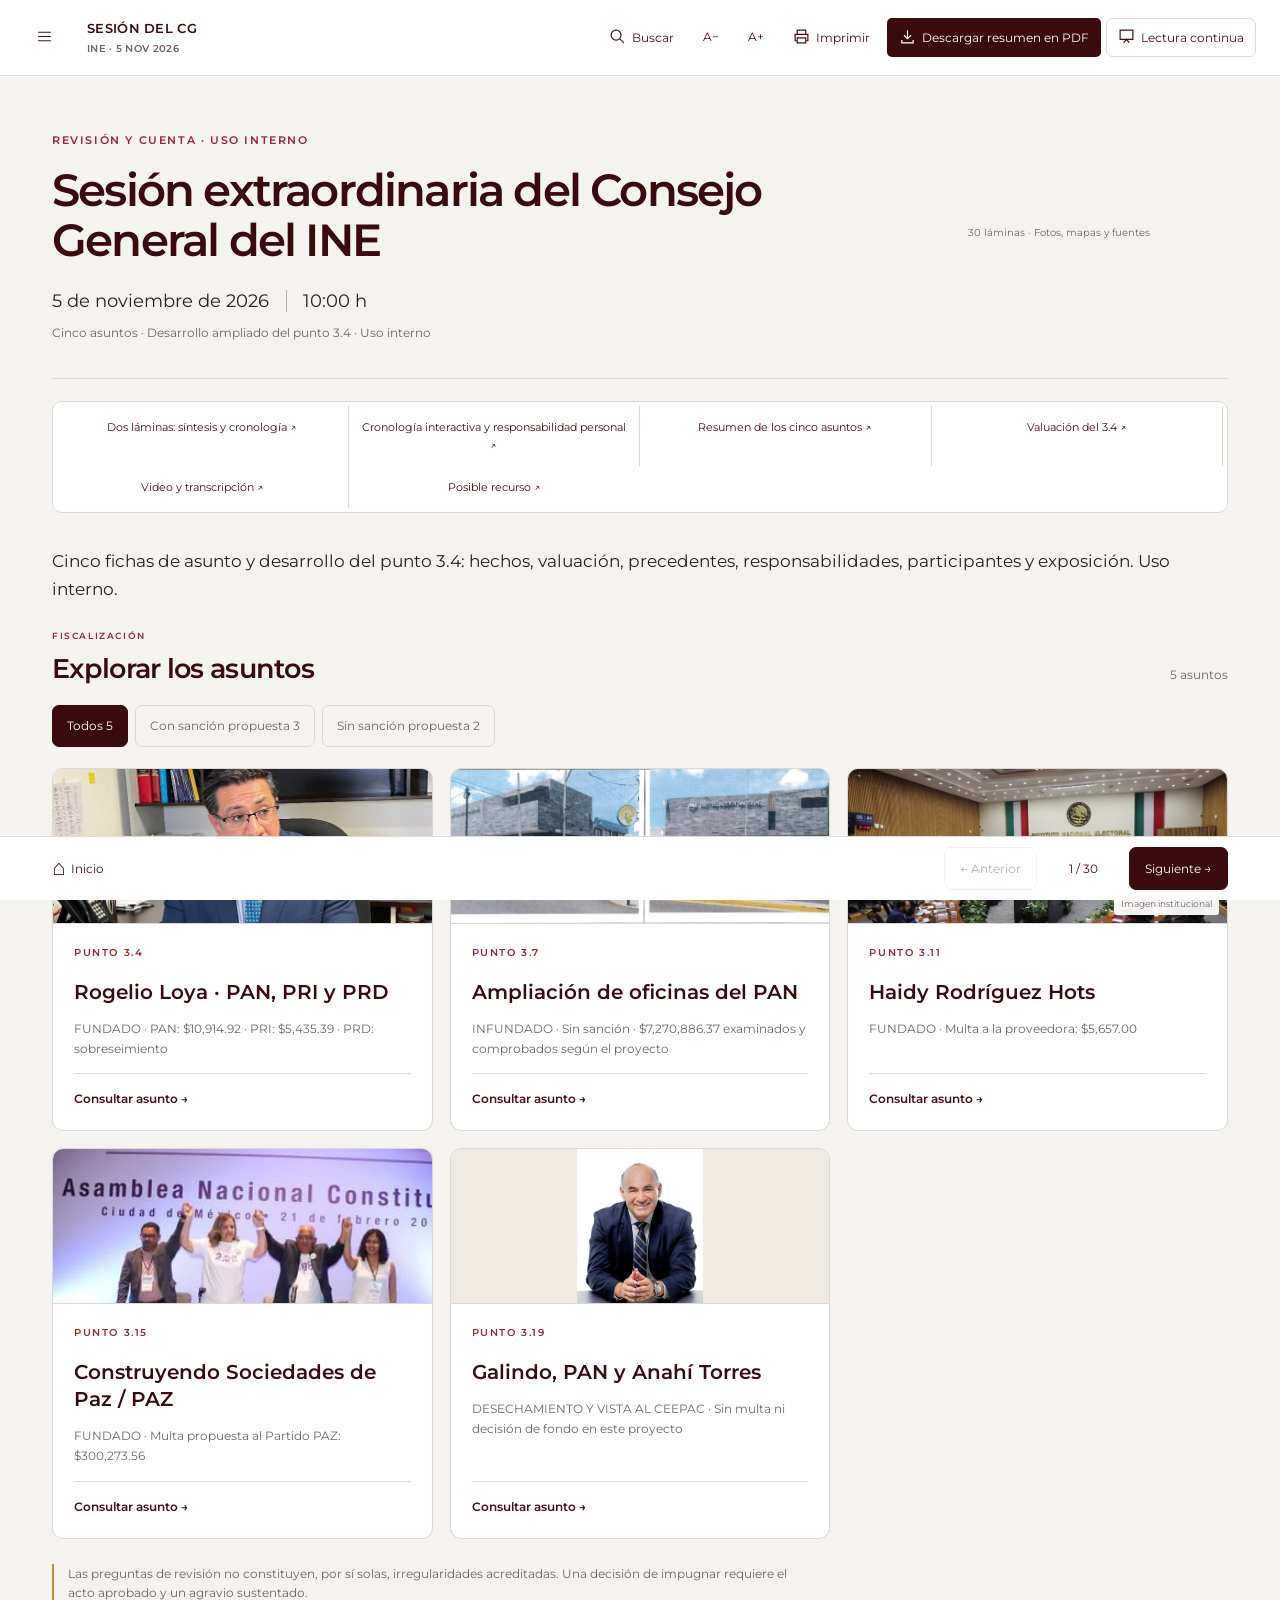
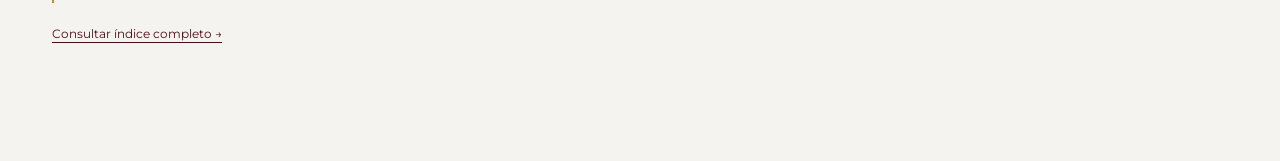
==== sesion-ine-2026-11-05/index.html @ 69a47cb1 "Amplía el punto 3.4 con cronología y responsabilidad personal" ====
<!DOCTYPE html>

<html lang="es"><head><meta charset="utf-8"/><meta content="width=device-width,initial-scale=1" name="viewport"/><meta content="Luis Montañez Escobar" name="author"/><meta content="Sesión extraordinaria del Consejo General del INE del 5 de noviembre de 2026: guía interna de revisión crítica y cuenta oral de Fiscalización." name="description"/><meta content="light" name="color-scheme"/><meta content="#3a0a0f" name="theme-color"/><meta content="yes" name="apple-mobile-web-app-capable"/><meta content="default" name="apple-mobile-web-app-status-bar-style"/><meta content="Sesión INE" name="apple-mobile-web-app-title"/><title>Sesión del Consejo General del INE · 5 de noviembre de 2026</title><style>@font-face{font-family:Montserrat;font-style:normal;font-weight:400;font-display:swap;src:url([data-uri]) format("truetype")}
@font-face{font-family:Montserrat;font-style:normal;font-weight:600;font-display:swap;src:url([data-uri]) format("truetype")}
:root{--wine:#4a0d14;--deep:#3a0a0f;--gold:#b89137;--paper:#fcf9f5;--sand:#f5ecdd;--ink:#26211f;--line:#ddcfc1;--muted:#70655e;--text:17px;--nav:260px;scroll-behavior:smooth;color-scheme:light}
*{box-sizing:border-box}body{margin:0;background:var(--paper);color:var(--ink);font-family:Montserrat,Arial,sans-serif;font-size:var(--text);line-height:1.65}button,input,a{-webkit-tap-highlight-color:transparent}button,input{font:inherit}button,a{touch-action:manipulation}button{cursor:pointer}a{color:var(--wine);text-underline-offset:4px}button:focus-visible,a:focus-visible,input:focus-visible{outline:3px solid var(--gold);outline-offset:4px}button:disabled{opacity:.35;cursor:default}[hidden]{display:none!important}.skip{position:fixed;top:-100px;left:20px;background:var(--wine);color:white;padding:12px;z-index:1000}.skip:focus{top:10px}
.rail{position:fixed;inset:0 auto 0 0;width:var(--nav);background:var(--deep);color:white;z-index:40;padding:34px 22px;display:flex;flex-direction:column}.brand{font-size:calc(13px * var(--reading-scale,1));letter-spacing:2px;text-transform:uppercase;color:#e0c985}.brand strong{display:block;font-size:calc(24px * var(--reading-scale,1));line-height:1.25;letter-spacing:-.5px;color:white;margin-top:10px}.rail-date{font-size:calc(12px * var(--reading-scale,1));line-height:1.6;color:#e5d8c6;margin:20px 0}.rail nav{border-top:1px solid #ffffff30;padding-top:14px}.rail nav a{display:block;text-decoration:none;color:#dfd3c9;border-left:2px solid transparent;font-size:calc(13px * var(--reading-scale,1));line-height:1.4;padding:9px 10px;margin:3px 0}.rail nav a:hover,.rail nav a.active{border-color:#d3b365;background:#ffffff0c;color:#fff}.rail nav a small{display:inline-block;width:32px;color:#d3b365}.rail-foot{font-size:calc(11px * var(--reading-scale,1));line-height:1.6;margin-top:auto;color:#e5d8c6;padding-top:22px}.menu-close{display:none}
.toolbar{position:sticky;top:0;height:72px;margin-left:var(--nav);display:flex;align-items:center;justify-content:space-between;gap:14px;padding:0 34px;background:#fcf9f5f5;backdrop-filter:blur(16px);border-bottom:1px solid var(--line);z-index:30}.toolbar-title{font-size:calc(12px * var(--reading-scale,1));font-weight:600;letter-spacing:.6px}.tools{display:flex;align-items:center;gap:6px}.tool{border:1px solid transparent;background:transparent;color:var(--wine);border-radius:4px;padding:9px 11px;font-size:calc(13px * var(--reading-scale,1));line-height:1.4;white-space:nowrap}.tool:hover{background:var(--sand);border-color:var(--line)}.tool.primary{background:var(--wine);color:white;border-color:var(--wine)}.tool svg{width:17px;height:17px;vertical-align:-3px;margin-right:6px}.menu-open{display:none}main{margin-left:var(--nav)}.chapter{padding:64px clamp(28px,4vw,78px) 54px;border-bottom:1px solid var(--line);scroll-margin-top:72px;position:relative}.chapter-head{border-bottom:1px solid var(--gold);padding-bottom:20px;margin-bottom:30px;max-width:1280px}.eyebrow{font-size:calc(11px * var(--reading-scale,1));letter-spacing:1.6px;text-transform:uppercase;font-weight:600;color:#9b252e;line-height:1.6;margin-bottom:10px}h1,h2,h3,p,figure{margin:0}h2{font-size:calc(clamp(28px,2.7vw,42px) * var(--reading-scale,1));line-height:1.17;letter-spacing:-1px;color:var(--deep);font-weight:600}h3{font-size:calc(19px * var(--reading-scale,1));color:var(--wine);line-height:1.35;margin:26px 0 10px}p{margin:0 0 16px}strong{font-weight:600}.chapter-body{max-width:1280px}.linksgrid{display:grid;grid-template-columns:1fr 1fr;gap:38px}.linksgrid h3:first-child{margin-top:0}.source{font-size:calc(12px * var(--reading-scale,1));line-height:1.65;color:var(--muted);border-top:1px solid var(--line);padding-top:18px;margin-top:30px;max-width:1280px}.chapter-end{font-size:calc(11px * var(--reading-scale,1));text-transform:uppercase;letter-spacing:1px;margin-top:20px;color:var(--muted)}.status{font-size:calc(15px * var(--reading-scale,1));line-height:1.6;border-left:4px solid var(--gold);background:var(--sand);padding:14px 20px;margin-bottom:30px}.status strong{color:var(--wine)}.casegrid{display:grid;grid-template-columns:220px 1fr 1fr;gap:30px}.copy h3:first-child{margin-top:0}.visual h3{font-size:calc(16px * var(--reading-scale,1))}.visual p{font-size:calc(14px * var(--reading-scale,1));line-height:1.6}.caption,figcaption{font-size:calc(11px * var(--reading-scale,1));line-height:1.5;color:var(--muted);margin:9px 0 14px}.zoom-trigger{display:block;border:0;background:transparent;padding:0;width:100%;position:relative;text-align:left}.zoom-trigger:after{content:'Ampliar ↗';position:absolute;right:7px;bottom:8px;padding:3px 7px;background:#fcf9f5ed;color:var(--wine);font-size:calc(10px * var(--reading-scale,1));opacity:0;transition:opacity .2s}.zoom-trigger:hover:after,.zoom-trigger:focus-visible:after{opacity:1}.photo{width:100%;height:145px;object-fit:cover;display:block}.map{width:100%;height:160px;object-fit:contain;display:block}.chapter[data-case="3.19"] .photo{height:210px;object-fit:contain;background:#fff}.visual .zoom-trigger:has(.map){border:1px solid var(--line);background:#fff9;margin-top:20px}
table{width:100%;border-collapse:collapse;margin:20px 0 28px;font-size:calc(14px * var(--reading-scale,1));line-height:1.6}thead th{background:var(--wine);color:#fff;text-align:left;padding:14px 16px;font-weight:600}td{padding:16px;border-bottom:1px solid var(--line);vertical-align:top}tbody tr:nth-child(even){background:#f6efe7}td:first-child{font-weight:600;color:var(--wine)}.case-link{font-weight:600}.note{background:var(--sand);border-left:4px solid var(--gold);padding:20px;margin:24px 0}.note p:last-child{margin:0}.overview{display:grid;grid-template-columns:1.1fr 1fr .9fr;gap:28px;margin-bottom:24px}.overview img{width:100%;height:170px;object-fit:cover}.overview .overviewmap{object-fit:contain}.overviewtext h3{margin-top:0}.overviewtext p{font-size:calc(15px * var(--reading-scale,1))}.overviewtext strong{font-size:calc(24px * var(--reading-scale,1));color:var(--wine)}.index-grid{display:grid;grid-template-columns:1.2fr 1fr;gap:40px}.index-list{list-style:none;margin:0;padding:0;border-top:1px solid var(--line)}.index-list li{margin:0}.index-list a{display:flex;align-items:center;gap:15px;padding:14px 0;border-bottom:1px solid var(--line);text-decoration:none;font-size:calc(15px * var(--reading-scale,1))}.index-list a span{font-size:calc(11px * var(--reading-scale,1));color:var(--muted);width:20px}.index-list a:after{content:'↗';margin-left:auto;color:var(--gold)}
.hero{padding:0;background:var(--deep);color:#fff;min-height:650px}.hero .covergrid{display:grid;grid-template-columns:1.05fr 1fr;min-height:650px}.covertext{padding:60px 36px 55px 54px}.covertext .eyebrow{color:#dfc989}.covertext h1{font-size:calc(clamp(35px,3.7vw,62px) * var(--reading-scale,1));line-height:1.06;letter-spacing:-1.5px;margin:36px 0 20px;font-weight:600}.covertext h2{font-size:calc(24px * var(--reading-scale,1));color:white;letter-spacing:0;margin-bottom:30px}.rule{height:2px;background:var(--gold);margin:30px 0}.covertext .date{font-size:calc(34px * var(--reading-scale,1));line-height:1.25;margin:32px 0 20px}.covertext p{font-size:calc(14px * var(--reading-scale,1));line-height:1.7}.coverauthor{font-size:calc(13px * var(--reading-scale,1));line-height:1.6;margin-top:35px}.coverart{background:var(--sand);color:var(--deep);padding:50px 30px;display:flex;flex-direction:column;justify-content:center}.coverart img{width:100%;height:250px;object-fit:cover}.covertag{border-top:3px solid var(--gold);margin-top:25px;padding-top:20px;font-size:calc(16px * var(--reading-scale,1));line-height:1.9}.covertag strong{font-size:calc(30px * var(--reading-scale,1))}.covertag span{font-size:calc(13px * var(--reading-scale,1))}.covercredit{font-size:calc(11px * var(--reading-scale,1));line-height:1.6;margin-top:18px}.hero .chapter-head,.hero .chapter-end{display:none}.hero .chapter-body{max-width:none}
.search-panel{position:fixed;top:72px;left:calc(var(--nav) + 24px);right:24px;background:var(--paper);border:1px solid var(--line);box-shadow:0 16px 40px #3a0a0f25;padding:24px;z-index:60;max-height:calc(100dvh - 98px);overflow:auto}.search-row{display:flex;gap:10px;align-items:center}.search-row label{font-size:calc(13px * var(--reading-scale,1));font-weight:600}.search-row input{flex:1;min-width:0;padding:12px;border:1px solid var(--gold);background:white;color:var(--ink);font-size:calc(17px * var(--reading-scale,1))}.search-count{font-size:calc(12px * var(--reading-scale,1));color:var(--muted);margin:14px 0}.search-results{list-style:none;padding:0;margin:0;display:grid;grid-template-columns:1fr 1fr;gap:10px}.search-results button{width:100%;text-align:left;border:1px solid var(--line);background:white;padding:14px;color:var(--ink);font-size:calc(13px * var(--reading-scale,1));line-height:1.6}.search-results button:hover{background:var(--sand)}.search-results strong{display:block;color:var(--wine);margin-bottom:5px}.search-results span{display:block;color:var(--muted)}.zoom-dialog{border:1px solid var(--gold);background:var(--paper);padding:18px;max-width:min(1100px,95vw);max-height:95dvh}.zoom-dialog::backdrop{background:#160408d9}.zoom-dialog .zoom-close{display:block;margin-left:auto;margin-bottom:8px}.zoom-dialog img{display:block;max-width:100%;max-height:75dvh;object-fit:contain;margin:auto}.zoom-dialog p{font-size:calc(13px * var(--reading-scale,1));line-height:1.6;margin:14px 0 0}.present-controls{position:fixed;bottom:16px;left:calc(var(--nav) + (100% - var(--nav))/2);transform:translateX(-50%);z-index:35;display:flex;align-items:center;gap:10px;background:var(--deep);color:white;padding:10px 14px;box-shadow:0 4px 20px #0003;border-radius:5px}.present-controls button{border:1px solid #ffffff40;background:transparent;color:white;font-size:calc(19px * var(--reading-scale,1));padding:4px 14px}.present-controls span{font-size:calc(12px * var(--reading-scale,1));min-width:64px;text-align:center}.presenting .chapter{min-height:calc(100dvh - 72px);padding-bottom:100px}.presenting .hero{min-height:calc(100dvh - 72px)}.presenting .hero .covergrid{min-height:calc(100dvh - 72px)}.presenting .chapter-end{display:none}.site-footer{font-size:calc(12px * var(--reading-scale,1));color:var(--muted);padding:28px 44px;text-align:center}.mobile-shade{display:none}.noscript{margin-left:var(--nav);padding:16px;background:var(--sand);font-size:calc(14px * var(--reading-scale,1))}
@media(min-width:1750px){.casegrid{grid-template-columns:260px 1fr 1fr;gap:40px}.photo{height:180px}.chapter{padding-top:70px}}
@media(max-width:1250px){:root{--nav:224px}.toolbar{padding:0 22px}.toolbar-title{display:none}.tools{margin-left:auto}.casegrid{grid-template-columns:210px 1fr}.casegrid .copy:last-child{grid-column:2}.casegrid .visual{grid-row:1/3}.chapter{padding:42px 28px}.overview{grid-template-columns:1fr 1fr}.overviewtext{grid-column:1/-1;display:flex;gap:20px;align-items:baseline}.overviewtext p{flex:1}.covertext{padding:45px 28px}.coverart{padding:35px 22px}.covertext .date{font-size:calc(29px * var(--reading-scale,1))}.coverart img{height:210px}.index-grid,.linksgrid{gap:26px}}
@media(max-width:900px){:root{--nav:0px}.rail{transform:translateX(-100%);width:280px;transition:transform .2s;padding-top:24px;overflow:auto}.rail.open{transform:translateX(0)}.rail-foot{margin-top:20px}.menu-close{display:block;position:absolute;right:10px;top:10px;color:white}.menu-open{display:block}.toolbar{margin-left:0;padding:0 16px;height:64px}.toolbar-title{display:block;font-size:calc(11px * var(--reading-scale,1))}.tool{font-size:calc(12px * var(--reading-scale,1));padding:8px}.tool svg{margin-right:0}.tool .label{display:none}.tool.primary .label{display:inline}.search-panel{top:64px;left:12px;right:12px}.mobile-shade.visible{display:block;position:fixed;inset:0;background:#14030599;z-index:39}.chapter{scroll-margin-top:64px}.hero .covergrid{min-height:560px}.present-controls{left:50%}.presenting .chapter{min-height:calc(100dvh - 64px)}.presenting .hero .covergrid{min-height:calc(100dvh - 64px)}}
@media(max-width:620px){:root{--text:16px}.toolbar-title{display:none}.tools{margin-left:0;gap:3px}.tool.primary .label{display:none}.chapter{padding:34px 20px}.chapter-head{margin-bottom:24px;padding-bottom:18px}h2{font-size:calc(29px * var(--reading-scale,1))}h3{font-size:calc(18px * var(--reading-scale,1))}.eyebrow{font-size:calc(10px * var(--reading-scale,1));letter-spacing:.9px}.hero .covergrid{display:block}.covertext{padding:36px 24px}.covertext h1{font-size:calc(44px * var(--reading-scale,1));margin-top:24px}.covertext .date{font-size:calc(32px * var(--reading-scale,1))}.covertext h2{font-size:calc(23px * var(--reading-scale,1))}.coverart{padding:28px 24px}.coverart img{height:190px}.coverauthor{margin-top:24px}.casegrid{grid-template-columns:1fr;gap:26px}.casegrid .visual{grid-row:auto;display:grid;grid-template-columns:1fr 1fr;column-gap:18px;align-items:start}.casegrid .visual>.zoom-trigger:first-child{grid-column:1;grid-row:1}.visual .caption{grid-column:1;grid-row:2}.casegrid .visual>.zoom-trigger:has(.map){grid-column:2;grid-row:1;margin-top:0}.visual h3{grid-column:2;grid-row:2;font-size:calc(15px * var(--reading-scale,1));margin:8px 0}.visual>p{grid-column:1/-1;font-size:calc(14px * var(--reading-scale,1));margin-bottom:0}.photo,.map{height:125px}.chapter[data-case="3.19"] .photo{height:145px}.casegrid .copy:last-child{grid-column:auto}.copy p:last-child{margin-bottom:0}.linksgrid,.index-grid{display:block}.linksgrid>div+div,.index-grid>div+div{margin-top:30px}.overview{gap:18px}.overview img{height:120px}.overviewtext{display:block}.overviewtext strong{font-size:calc(23px * var(--reading-scale,1))}.overviewtext h3{margin-bottom:8px}.status{padding:12px 15px;font-size:calc(14px * var(--reading-scale,1));margin-bottom:24px}.source{font-size:calc(12px * var(--reading-scale,1))}.search-panel{padding:18px}.search-row label{position:absolute;width:1px;height:1px;overflow:hidden;clip-path:inset(50%)}.search-results{grid-template-columns:1fr}.stack-table thead{position:absolute;width:1px;height:1px;overflow:hidden;clip-path:inset(50%)}.stack-table,.stack-table tbody,.stack-table tr,.stack-table td{display:block;width:100%}.stack-table tr{border-top:2px solid var(--gold);padding:12px 0;margin:20px 0;background:none}.stack-table td{padding:8px 0;border:0;font-size:calc(15px * var(--reading-scale,1))}.stack-table td:before{content:attr(data-label);display:block;font-size:calc(10px * var(--reading-scale,1));letter-spacing:.8px;text-transform:uppercase;color:var(--muted);font-weight:600;margin-bottom:4px}.stack-table td:first-child{font-size:calc(17px * var(--reading-scale,1))}.stack-table td:first-child:before{display:none}.site-footer{padding:24px 20px}.presenting .chapter{padding-bottom:105px}.present-controls{bottom:10px}}
@media(prefers-reduced-motion:reduce){:root{scroll-behavior:auto}*{transition:none!important}}
@media print{body{font-size:11pt;background:white}.rail,.toolbar,.search-panel,.mobile-shade,.present-controls,.chapter-end,.site-footer,.skip{display:none!important}main{margin:0}.chapter,.chapter[hidden]{display:block!important;padding:20pt 0;border:0;break-before:page;min-height:auto!important}.chapter-head{margin-bottom:15pt}.hero{color:var(--ink);background:white;break-before:auto}.hero .covergrid{min-height:0!important}.hero .covertext{background:var(--deep);color:white;padding:25pt}.hero .coverart{padding:20pt}.hero .covertext h2{color:white}.casegrid{grid-template-columns:150px 1fr 1fr;gap:16pt}.casegrid .visual{grid-row:auto}.casegrid .copy:last-child{grid-column:auto}.casegrid p{font-size:10.5pt;line-height:1.4}.casegrid h3{font-size:12pt}.chapter h2{font-size:24pt}.zoom-trigger:after{display:none}.linksgrid{display:grid}.overview{display:grid;grid-template-columns:1fr 1fr 1fr}.overviewtext{display:block;grid-column:auto}.source{font-size:9pt}.stack-table,.stack-table tbody{display:table-row-group}.stack-table tr{display:table-row}.stack-table td{display:table-cell;width:auto;padding:8pt}.stack-table thead{position:static;display:table-header-group;width:auto;height:auto;clip-path:none}.stack-table td:before{display:none}.photo{height:100px}.map{height:110px}a{text-decoration:none;color:inherit}}

/* App de consulta */
.app-mode .toolbar{height:80px}.app-home{text-decoration:none;color:var(--deep);font-size:calc(13px * var(--reading-scale,1));line-height:1.3}.app-home span{display:block;color:var(--muted);font-size:calc(10px * var(--reading-scale,1));margin-top:4px}.app-mode #pdf{background:var(--wine);color:white;text-decoration:none;border-radius:5px}.app-mode #present{background:transparent;color:var(--wine);border:1px solid var(--line)}.app-mode .hero{background:var(--paper);color:var(--ink)}.app-mode .hero .covergrid{display:none}.app-dashboard{padding:50px clamp(24px,4vw,65px) 120px}.app-intro{display:flex;gap:32px;align-items:center;justify-content:space-between;margin-bottom:30px}.app-intro h2{font-size:calc(clamp(32px,3.8vw,54px) * var(--reading-scale,1));line-height:1.1;margin:15px 0 18px;letter-spacing:-1.5px}.app-intro p{color:var(--muted);font-size:calc(14px * var(--reading-scale,1))}.app-download{display:flex;flex-direction:column;align-items:flex-start;gap:10px;max-width:320px}.download-main{display:flex;gap:10px;align-items:center;background:var(--wine);color:white;padding:17px 20px;border-radius:5px;text-decoration:none;font-size:calc(14px * var(--reading-scale,1));font-weight:600;line-height:1.5}.download-main:hover{background:#701b27}.download-main svg{width:22px;height:22px;flex-shrink:0}.app-download>span{font-size:calc(11px * var(--reading-scale,1));color:var(--muted)}#install-app{border:0;background:transparent;color:var(--wine);text-decoration:underline;text-underline-offset:4px;padding:8px 0;font-size:calc(12px * var(--reading-scale,1))}.quick-links{display:flex;flex-wrap:wrap;gap:8px;margin-bottom:30px}.quick-links a{background:var(--sand);border:1px solid var(--line);border-radius:30px;padding:9px 14px;text-decoration:none;font-size:calc(12px * var(--reading-scale,1))}.quick-links a:hover{border-color:var(--gold)}.matter-cards{display:grid;grid-template-columns:repeat(2,minmax(0,1fr));gap:18px}.matter-card{display:grid;grid-template-columns:100px 1fr;border:1px solid var(--line);border-radius:6px;background:#fff;text-decoration:none;overflow:hidden;transition:transform .15s,box-shadow .15s}.matter-card:hover{transform:translateY(-3px);box-shadow:0 8px 22px #3a0a0f12;border-color:var(--gold)}.matter-photo{background:var(--sand)}.matter-photo img{display:block;width:100%;height:100%;min-height:180px;max-height:250px;object-fit:cover}.matter-info{padding:21px 18px}.matter-info .eyebrow{font-size:calc(10px * var(--reading-scale,1))}.matter-info h3{font-size:calc(20px * var(--reading-scale,1));margin:7px 0 12px;color:var(--deep)}.matter-info p{font-size:calc(12px * var(--reading-scale,1));line-height:1.65;color:var(--muted);margin-bottom:15px}.open-case{font-size:calc(11px * var(--reading-scale,1));font-weight:600;color:var(--wine)}.app-disclaimer{font-size:calc(12px * var(--reading-scale,1));color:var(--muted);margin:24px 0 15px;max-width:760px}.cover-access{font-size:calc(12px * var(--reading-scale,1))}.app-mode .site-footer{display:none}.app-mode .present-controls{bottom:0;left:var(--nav);right:0;transform:none;border-radius:0;background:#fcf9f5f5;backdrop-filter:blur(16px);border-top:1px solid var(--line);box-shadow:none;color:var(--wine);padding:12px clamp(20px,4vw,65px);gap:14px;justify-content:flex-end}.app-mode .present-controls button{border-color:var(--line);color:var(--wine);padding:9px 15px;border-radius:4px;font-size:calc(14px * var(--reading-scale,1));min-height:43px}.app-mode .present-controls button span{font-size:calc(12px * var(--reading-scale,1));min-width:0}.app-mode .present-controls button:hover{background:var(--sand)}.bottom-home{display:flex;align-items:center;gap:6px;text-decoration:none;font-size:calc(24px * var(--reading-scale,1));margin-right:auto}.bottom-home span{font-size:calc(12px * var(--reading-scale,1))!important;min-width:0!important}.app-mode .chapter{padding-bottom:110px;animation:screen-in .2s ease-out}.app-mode .hero{padding:0}.app-mode #slide-number{font-size:calc(12px * var(--reading-scale,1))}.app-mode .chapter-end{display:none}.app-mode .toolbar .tool{font-size:calc(12px * var(--reading-scale,1))}.install-dialog{max-width:450px;padding:28px;border:1px solid var(--gold);border-radius:7px;background:var(--paper);color:var(--ink)}.install-dialog::backdrop{background:#160408b9}.install-dialog h2{font-size:calc(25px * var(--reading-scale,1));margin:10px 0 20px}.install-dialog p{font-size:calc(15px * var(--reading-scale,1))}.install-dialog .tool{display:block;margin-left:auto}.install-dialog .install-state{border-top:1px solid var(--line);padding-top:15px;color:var(--muted);font-size:calc(12px * var(--reading-scale,1))}.app-mode.continuous .app-dashboard{display:none}.app-mode.continuous .hero .covergrid{display:grid}.app-mode.continuous .hero{color:white;background:var(--deep)}
@keyframes screen-in{from{opacity:.65;transform:translateY(5px)}to{opacity:1;transform:none}}
@media(max-width:1250px){.app-mode .toolbar{padding:0 18px;gap:8px}.app-mode #print,.app-mode #font-down{display:none}.app-mode .app-home{display:block}.matter-card{grid-template-columns:80px 1fr}.matter-info{padding:18px 14px}.matter-info h3{font-size:calc(18px * var(--reading-scale,1))}.app-intro{align-items:flex-start;gap:20px}.app-intro h2{font-size:calc(37px * var(--reading-scale,1))}.app-download{max-width:270px}.download-main{font-size:calc(13px * var(--reading-scale,1));padding:14px}.app-dashboard{padding-left:28px;padding-right:28px}}
@media(max-width:900px){.app-mode .toolbar{height:66px}.app-mode .present-controls{left:0}.app-mode .chapter{scroll-margin-top:66px}.app-mode .tools{gap:1px}.app-mode .toolbar .tool{padding:9px}.app-mode #pdf .label{display:inline;font-size:calc(11px * var(--reading-scale,1))}.app-mode #present .label{display:none}.app-mode #font-up{display:none}.app-mode .rail{padding-bottom:30px}.app-mode .app-home{font-size:calc(11px * var(--reading-scale,1));letter-spacing:0}.app-dashboard{padding-top:32px}.app-mode .rail nav a{padding:8px 10px}.matter-photo img{min-height:170px}.app-mode .search-panel{top:66px}}
@media(max-width:620px){.app-mode .toolbar{padding:0 10px;gap:5px}.app-mode .app-home{display:none}.app-mode .tools{margin-left:auto}.app-mode #pdf .label{font-size:calc(11px * var(--reading-scale,1))}.app-mode #pdf svg{margin-right:5px}.app-mode #pdf{padding:10px}.app-mode #present{margin-left:4px}.app-dashboard{padding:30px 20px 110px}.app-intro{display:block;margin-bottom:22px}.app-intro h2{font-size:calc(40px * var(--reading-scale,1))}.app-intro .eyebrow{font-size:calc(9px * var(--reading-scale,1))}.app-download{max-width:none;margin-top:22px;align-items:stretch}.download-main{justify-content:center;font-size:calc(14px * var(--reading-scale,1));padding:16px}.app-download>span{text-align:center}#install-app{text-align:center;padding:10px}.quick-links{gap:7px;margin-bottom:22px}.quick-links a{font-size:calc(11px * var(--reading-scale,1));padding:8px 11px}.matter-cards{grid-template-columns:1fr;gap:14px}.matter-card{grid-template-columns:90px 1fr}.matter-info h3{font-size:calc(19px * var(--reading-scale,1))}.matter-photo img{min-height:155px}.matter-info p{font-size:calc(12px * var(--reading-scale,1))}.app-mode .present-controls{gap:8px;padding:10px 14px;padding-bottom:max(10px,env(safe-area-inset-bottom))}.app-mode .present-controls button{padding:8px 12px}.bottom-home span{display:none}.app-mode #slide-number{min-width:45px}.app-mode .presenting .hero .covergrid{min-height:0}.app-mode.continuous .hero .covergrid{display:block}}
@media(prefers-reduced-motion:reduce){.app-mode .chapter{animation:none}}
@media print{.app-mode .app-dashboard,.install-dialog{display:none!important}.app-mode .hero .covergrid{display:grid}.app-mode .hero{background:white;color:var(--ink)}.app-mode .chapter{padding-bottom:20pt;animation:none}.app-mode .present-controls{display:none!important}}

:root{--nav:0px;--paper:#f5f3ef;--sand:#eee9e1;--line:#ddd8d1;--text:17px}
body.app-mode{background:var(--paper)}.app-mode .rail{width:300px;transform:translateX(-100%);overflow:auto;padding-top:30px;transition:transform .2s}.app-mode .rail.open{transform:translateX(0)}.app-mode .rail-foot{margin-top:28px}.app-mode .menu-close{display:block;position:absolute;right:10px;top:10px;color:white}.app-mode .menu-open{display:block}.app-mode .mobile-shade.visible{display:block;position:fixed;inset:0;background:#1c101277;z-index:39;backdrop-filter:blur(3px)}.app-mode main{margin-left:0}.app-mode .toolbar{margin:0;background:#fff;height:76px;padding:0 max(24px,calc((100vw - 1240px)/2));gap:16px;backdrop-filter:none}.app-mode .app-home{display:block;font-size:calc(13px * var(--reading-scale,1));font-weight:600;line-height:1.3;margin-right:auto;letter-spacing:.3px}.app-mode .app-home span{font-size:calc(10px * var(--reading-scale,1));color:var(--muted);margin-top:5px}.app-mode .tools{margin-left:0;gap:5px}.app-mode .toolbar .tool{font-size:calc(12px * var(--reading-scale,1));border-radius:7px}.app-mode #pdf{background:var(--deep)}.app-mode #present{background:white}.app-mode .chapter{max-width:1240px;margin:auto;padding:40px 32px 115px;border:0;min-height:calc(100dvh - 76px);animation:screen-in .2s ease-out}.app-mode .chapter-head{max-width:none;border-bottom:0;margin-bottom:25px;padding-bottom:0}.app-mode .chapter-head h2{font-size:calc(38px * var(--reading-scale,1));max-width:1000px;letter-spacing:-1px}.app-mode .hero{max-width:none;background:var(--paper);padding:0}.app-mode .hero .chapter-body{max-width:none}.app-dashboard{max-width:1240px;margin:auto;padding:48px 32px 115px}.app-intro{align-items:center;border-bottom:1px solid var(--line);padding-bottom:35px;margin-bottom:22px;gap:45px}.app-intro h1{font-size:calc(clamp(34px,3.5vw,49px) * var(--reading-scale,1));color:var(--deep);line-height:1.12;letter-spacing:-1.8px;margin:13px 0 22px;font-weight:600}.app-intro h1 br{display:none}.app-intro>div:first-child{max-width:760px}.app-intro .session-date{font-size:calc(18px * var(--reading-scale,1));color:var(--ink);margin:0 0 6px}.session-date span{padding-left:16px;margin-left:12px;border-left:1px solid #b8afa4}.app-intro .session-subtitle{font-size:calc(12px * var(--reading-scale,1));color:var(--muted);margin:0}.app-download{min-width:260px;max-width:280px}.download-main{border-radius:8px;font-size:calc(13px * var(--reading-scale,1));padding:17px 18px;background:var(--deep)}.app-download>span{font-size:calc(10px * var(--reading-scale,1))}.quick-links{gap:0;border:1px solid var(--line);border-radius:10px;background:white;padding:4px;margin-bottom:34px;display:grid;grid-template-columns:repeat(4,1fr)}.quick-links a{border:0;border-right:1px solid var(--line);border-radius:0;text-align:center;background:white;padding:12px 10px;font-size:calc(11px * var(--reading-scale,1))}.quick-links a:last-child{border:0}.quick-links a:hover{background:var(--sand);border-radius:6px}.explore-head{display:flex;justify-content:space-between;align-items:end;margin-bottom:20px}.explore-head h2{font-size:calc(27px * var(--reading-scale,1));letter-spacing:-.7px;margin-top:6px}.explore-head .eyebrow{font-size:calc(9px * var(--reading-scale,1))}.explore-head>span{font-size:calc(12px * var(--reading-scale,1));color:var(--muted)}.matter-filters{display:flex;flex-wrap:wrap;gap:7px;margin-bottom:21px}.matter-filters button{border:1px solid var(--line);background:transparent;color:var(--muted);border-radius:7px;padding:10px 14px;font-size:calc(12px * var(--reading-scale,1))}.matter-filters button[aria-pressed=true]{background:var(--deep);color:white;border-color:var(--deep)}.matter-filters button span{font-size:calc(10px * var(--reading-scale,1));margin-left:6px;opacity:.7}.matter-cards{grid-template-columns:repeat(3,minmax(0,1fr));gap:17px}.matter-card{display:flex;flex-direction:column;border-radius:11px;border:1px solid var(--line);background:white;min-height:0}.matter-photo{height:155px;overflow:hidden;position:relative;border-bottom:1px solid var(--line)}.matter-photo img{height:100%;max-height:none;min-height:0;object-fit:cover;object-position:center 30%}.matter-card[href="#asunto-3-19"] .matter-photo img{object-fit:contain;background:#eee9e1}.matter-card[href="#asunto-3-11"] .matter-photo:after{content:'Imagen institucional';position:absolute;bottom:8px;right:8px;background:#fffe;padding:3px 7px;font-size:calc(9px * var(--reading-scale,1));color:var(--muted);border-radius:3px}.matter-info{padding:21px;display:flex;flex-direction:column;flex:1}.matter-info h3{font-size:calc(20px * var(--reading-scale,1));margin:8px 0 13px}.matter-info p{font-size:calc(12px * var(--reading-scale,1))}.open-case{padding-top:15px;border-top:1px solid var(--line);margin-top:auto;font-size:calc(12px * var(--reading-scale,1))}.matter-card:hover .open-case{color:#a32235}.matter-card:hover{box-shadow:0 12px 28px #2f172215;transform:translateY(-4px)}.app-disclaimer{padding-left:14px;border-left:2px solid var(--gold);margin-top:25px}.app-mode .present-controls{left:0;padding:10px max(24px,calc((100vw - 1176px)/2));background:white;backdrop-filter:none}.app-mode .present-controls button{border-radius:7px;font-size:calc(13px * var(--reading-scale,1))}.app-mode .present-controls #next{background:var(--deep);color:white;border-color:var(--deep)}.app-mode .present-controls .bottom-home{font-size:calc(22px * var(--reading-scale,1))}.app-mode .status{border:1px solid #dfd2bd;border-left:4px solid var(--gold);border-radius:7px;background:#efe8da;margin-bottom:25px;font-size:calc(14px * var(--reading-scale,1))}.app-mode .casegrid{grid-template-columns:220px minmax(0,1fr);gap:30px;align-items:start}.app-mode .casegrid .visual{grid-row:auto;background:white;border:1px solid var(--line);border-radius:10px;padding:16px}.app-mode .visual .photo{height:150px;border-radius:5px}.app-mode .visual .map{height:155px}.app-mode .visual>p{font-size:calc(13px * var(--reading-scale,1))}.app-mode .visual h3{font-size:calc(15px * var(--reading-scale,1))}.case-tabs{display:flex;gap:4px;flex-wrap:wrap;background:#e9e5df;border:1px solid var(--line);padding:5px;border-radius:9px;margin-bottom:18px}.case-tabs button{border:0;background:transparent;color:var(--muted);font-size:calc(11px * var(--reading-scale,1));padding:12px 13px;border-radius:6px;flex:1;white-space:nowrap}.case-tabs button[aria-selected=true]{background:white;color:var(--wine);box-shadow:0 1px 5px #0001;font-weight:600}.case-tabs button:hover{color:var(--wine)}.case-panel{background:white;border:1px solid var(--line);border-radius:10px;padding:28px 30px;min-height:260px}.detail-group h3{font-size:calc(21px * var(--reading-scale,1));margin:0 0 14px}.detail-group p{font-size:calc(16px * var(--reading-scale,1));line-height:1.8}.detail-group:not([hidden])~.detail-group:not([hidden]){border-top:1px solid var(--line);padding-top:24px;margin-top:24px}.case-panel[data-current="todo"]{min-height:0}.case-panel:focus-visible{outline:2px solid var(--gold);outline-offset:3px}.app-mode .source{margin-top:26px;font-size:calc(11px * var(--reading-scale,1));max-width:none}.app-mode .search-panel{left:max(16px,calc((100vw - 1180px)/2));right:max(16px,calc((100vw - 1180px)/2));border-radius:10px}.app-mode.continuous .case-tabs{display:none}.app-mode.continuous .detail-group[hidden]{display:block!important}.app-mode.continuous .hero .covergrid{max-width:1240px;margin:auto}.app-mode.continuous .chapter{border-bottom:1px solid var(--line)}
@media(max-width:1000px){.app-mode .toolbar{padding:0 20px}.app-dashboard{padding-left:26px;padding-right:26px}.app-intro{gap:25px}.app-intro h1{font-size:calc(38px * var(--reading-scale,1))}.matter-cards{grid-template-columns:repeat(2,minmax(0,1fr))}.app-mode #print,.app-mode #font-down,.app-mode #font-up{display:none}.app-mode .casegrid{grid-template-columns:190px minmax(0,1fr);gap:22px}.app-mode .casegrid .visual{padding:13px}.case-tabs button{padding:10px 9px;flex:auto}.case-panel{padding:24px}.app-mode .present-controls{padding-left:24px;padding-right:24px}}
@media(max-width:620px){.app-mode .toolbar{height:70px;padding:0 11px;gap:5px}.app-mode .app-home{display:block;font-size:calc(10px * var(--reading-scale,1));letter-spacing:0;min-width:93px}.app-mode .app-home span{font-size:calc(8px * var(--reading-scale,1));margin-top:4px}.app-mode .toolbar .tool{padding:8px}.app-mode .tools{gap:3px}.app-mode #pdf .pdf-label{font-size:calc(10px * var(--reading-scale,1));max-width:70px;white-space:normal;display:inline-block;line-height:1.2;vertical-align:middle}.app-mode #pdf{padding:8px}.app-mode #pdf svg{width:15px;height:15px;margin-right:4px}.app-mode #present{display:none}.app-mode .toolbar #search .label{display:none}.app-mode .chapter{padding:27px 18px 105px;scroll-margin-top:70px}.app-mode .chapter-head h2{font-size:calc(30px * var(--reading-scale,1));line-height:1.15}.app-mode .hero{padding:0}.app-dashboard{padding:29px 18px 110px}.app-intro{display:block;padding-bottom:23px;margin-bottom:21px}.app-intro h1{font-size:calc(36px * var(--reading-scale,1));letter-spacing:-1.3px;line-height:1.12;margin-bottom:20px}.app-intro .session-date{font-size:calc(15px * var(--reading-scale,1));line-height:1.6}.session-date span{padding-left:12px;margin-left:8px}.app-intro .session-subtitle{font-size:calc(11px * var(--reading-scale,1))}.app-download{min-width:0;max-width:none;margin-top:23px;display:grid;grid-template-columns:1fr;gap:7px}.download-main{font-size:calc(13px * var(--reading-scale,1));padding:15px}.app-download>span{text-align:center;font-size:calc(10px * var(--reading-scale,1))}#install-app{font-size:calc(11px * var(--reading-scale,1));padding:8px 0 0}.quick-links{grid-template-columns:1fr 1fr;margin-bottom:27px;padding:3px;gap:1px}.quick-links a{font-size:calc(10px * var(--reading-scale,1));padding:11px 5px;border:0;background:#fff}.quick-links a:nth-child(-n+2){border-bottom:1px solid var(--line)}.explore-head{margin-bottom:17px}.explore-head h2{font-size:calc(25px * var(--reading-scale,1))}.explore-head>span{font-size:calc(10px * var(--reading-scale,1))}.matter-filters{gap:6px;flex-wrap:nowrap;overflow:auto;margin-bottom:18px}.matter-filters button{padding:9px 10px;font-size:calc(10px * var(--reading-scale,1));white-space:nowrap}.matter-filters button span{margin-left:3px;font-size:calc(9px * var(--reading-scale,1))}.matter-cards{grid-template-columns:1fr;gap:14px}.matter-card{display:grid;grid-template-columns:100px minmax(0,1fr)}.matter-photo{height:100%;min-height:170px;border-bottom:0;border-right:1px solid var(--line)}.matter-photo img{position:absolute;inset:0;min-height:0;object-fit:cover;object-position:center}.matter-info{padding:17px 15px}.matter-info h3{font-size:calc(18px * var(--reading-scale,1));margin:7px 0 11px}.matter-info p{font-size:calc(11px * var(--reading-scale,1));line-height:1.7;margin-bottom:12px}.open-case{font-size:calc(11px * var(--reading-scale,1));padding-top:10px}.matter-card[href="#asunto-3-11"] .matter-photo:after{font-size:calc(8px * var(--reading-scale,1));left:4px;right:4px;bottom:5px;text-align:center;padding:4px}.app-mode .present-controls{padding:9px 15px max(9px,env(safe-area-inset-bottom));gap:8px}.app-mode .present-controls button{padding:8px 10px}.app-mode .casegrid{display:flex;flex-direction:column;gap:19px}.app-mode .casegrid .visual{width:100%;display:grid;grid-template-columns:1fr 1fr;padding:13px;column-gap:15px}.app-mode .visual .photo{height:110px}.app-mode .visual .map{height:110px}.app-mode .visual>p{font-size:calc(12px * var(--reading-scale,1))}.app-mode .visual h3{font-size:calc(13px * var(--reading-scale,1))}.app-mode .case-panels{width:100%}.case-tabs{padding:4px;gap:3px;display:grid;grid-template-columns:repeat(3,1fr);margin-bottom:12px}.case-tabs button{padding:10px 5px;font-size:calc(10px * var(--reading-scale,1));white-space:normal}.case-tabs button:nth-child(4),.case-tabs button:nth-child(5){grid-column:auto}.case-panel{padding:22px 20px;min-height:230px}.detail-group h3{font-size:calc(20px * var(--reading-scale,1))}.detail-group p{font-size:calc(15px * var(--reading-scale,1));line-height:1.8}.app-mode .status{font-size:calc(12px * var(--reading-scale,1));padding:13px 14px;margin-bottom:20px}.app-mode .search-panel{top:70px}.app-mode .eyebrow{font-size:calc(9px * var(--reading-scale,1))}.app-mode .source{font-size:calc(10px * var(--reading-scale,1))}}
@media print{.case-tabs,.explore-head,.matter-filters{display:none!important}.case-panel .detail-group[hidden]{display:block!important}.app-mode .chapter{max-width:none;padding:20pt 0;min-height:0}.app-mode .casegrid{display:grid;grid-template-columns:150px 1fr}.case-panel{border:0;padding:0}.app-mode .casegrid .visual{border:0;padding:0}.detail-group p{font-size:10pt;line-height:1.4}.detail-group h3{font-size:12pt}.detail-group:not([hidden])~.detail-group:not([hidden]){padding-top:10pt;margin-top:10pt}.app-mode .chapter-head h2{font-size:24pt}}

.app-mode main{overflow-anchor:none}.app-mode .detail-group{overflow-anchor:none}

.back-row{margin-bottom:22px}.back-button{display:inline-flex;align-items:center;gap:8px;border:1px solid var(--line);border-radius:7px;background:white;color:var(--wine);padding:10px 16px;font-size:calc(13px * var(--reading-scale,1));font-weight:600;min-height:43px}.back-button:hover{background:var(--sand);border-color:var(--gold)}@media(max-width:620px){.back-row{margin-bottom:20px}.back-button{font-size:calc(12px * var(--reading-scale,1));padding:9px 14px}}@media print{.back-row{display:none!important}}

.app-mode main{--reading-scale:1;font-size:calc(var(--text) * var(--reading-scale))}

.party-outcomes{display:grid;grid-template-columns:repeat(3,minmax(0,1fr));gap:12px;margin-top:15px}.party-outcomes>div{background:#fff;border:1px solid #ded2be;border-radius:7px;padding:16px}.party-outcomes b{display:block;color:var(--deep);font-size:calc(13px * var(--reading-scale,1));line-height:1.5}.party-outcomes span{display:block;color:var(--wine);font-weight:600;font-size:calc(23px * var(--reading-scale,1));line-height:1.3;margin:12px 0}.party-outcomes small{font-size:calc(12px * var(--reading-scale,1));line-height:1.6;display:block;color:var(--muted)}.app-mode .status .candidate-effect{font-size:calc(12px * var(--reading-scale,1));line-height:1.7;margin:13px 0 0}@media(max-width:620px){.party-outcomes{grid-template-columns:repeat(2,minmax(0,1fr));gap:8px;margin-top:12px}.party-outcomes>div{padding:13px 15px}.party-outcomes b{font-size:calc(12px * var(--reading-scale,1))}.party-outcomes span{font-size:calc(22px * var(--reading-scale,1));margin:7px 0}.party-outcomes small{font-size:calc(11px * var(--reading-scale,1))}.app-mode .status .candidate-effect{font-size:calc(11px * var(--reading-scale,1))}}

@media(max-width:620px){.party-outcomes>div:last-child{grid-column:1/-1}}
</style></head><body class="app-mode presenting"><a class="skip" href="#contenido">Ir al contenido</a><aside aria-label="Índice del resumen" class="rail"><button aria-label="Cerrar índice" class="tool menu-close" id="menu-close">✕</button><div class="brand">Instituto Nacional Electoral<strong>Consejo<br/>General</strong></div><div class="rail-date">Sesión extraordinaria<br/>5 de noviembre de 2026 · 10:00 h</div><nav aria-label="Apartados" id="menu-nav"><a href="#inicio"><small>00</small>Sesión extraordinaria</a><a href="#indice"><small>01</small>Índice</a><a href="#introduccion"><small>02</small>Qué se hace en estas sesiones</a><a href="#origen"><small>03</small>De dónde provienen los puntos</a><a href="#resumen"><small>04</small>Resumen de los cinco asuntos</a><a href="#asunto-3-4"><small>05</small>3.4 · Rogelio Loya · PAN, PRI y PRD</a><a href="#asunto-3-7"><small>06</small>3.7 · Ampliación de oficinas del PAN</a><a href="#asunto-3-11"><small>07</small>3.11 · Haidy Rodríguez Hots</a><a href="#asunto-3-15"><small>08</small>3.15 · Construyendo Sociedades de Paz / PAZ</a><a href="#asunto-3-19"><small>09</small>3.19 · Galindo, PAN y Anahí Torres</a><a href="#desarrollo-3-4"><small>10</small>3.4 · De la denuncia a la propuesta del INE</a><a href="#montos-3-4"><small>11</small>3.4 · Cómo se construyen los importes</a><a href="#notas-3-4"><small>12</small>3.4 · Precisiones a tus notas</a><a href="#regla-matriz-3-4"><small>13</small>3.4 · Qué significa “el precio más alto”</a><a href="#persona-3-4"><small>14</small>3.4 · ¿Rogelio Loya debe pagar una multa?</a><a href="#precedentes-3-4"><small>15</small>3.4 · Precedentes útiles y sus límites</a><a href="#recurso-3-4"><small>16</small>3.4 · Qué puede sostener una apelación</a><a href="#matriz-precios-3-4-1"><small>17</small>3.4 · Qué muestra la matriz pública (1/2)</a><a href="#matriz-precios-3-4-2"><small>18</small>3.4 · Qué muestra la matriz pública (2/2)</a><a href="#hallazgo-dron-3-4"><small>19</small>3.4 · La observación concreta sobre el dron</a><a href="#discurso-3-4-1"><small>20</small>3.4 · Qué dijo Loya y cómo se valoró</a><a href="#discurso-3-4-2"><small>21</small>3.4 · Contexto federal y efecto fiscal</a><a href="#cuenta-3-4"><small>22</small>3.4 · Cuenta para la revisión jurídica</a><a href="#personas-3-4-1"><small>23</small>3.4 · Personas y actividades (1/6)</a><a href="#personas-3-4-2"><small>24</small>3.4 · Personas y actividades (2/6)</a><a href="#personas-3-4-3"><small>25</small>3.4 · Personas y actividades (3/6)</a><a href="#personas-3-4-4"><small>26</small>3.4 · Personas y actividades (4/6)</a><a href="#personas-3-4-5"><small>27</small>3.4 · Personas y actividades (5/6)</a><a href="#personas-3-4-6"><small>28</small>3.4 · Personas y actividades (6/6)</a><a href="#fuentes"><small>29</small>Sesión, transmisión y fuentes</a></nav><div class="rail-foot">Luis Montañez Escobar<br/>Corte: 5 de noviembre de 2026</div></aside><div class="mobile-shade"></div><header class="toolbar"><button aria-controls="menu-nav" aria-expanded="false" aria-label="Abrir índice" class="tool menu-open" id="menu"><svg aria-hidden="true" fill="none" stroke="currentColor" stroke-width="1.7" viewbox="0 0 24 24"><path d="M3 6h18M3 12h18M3 18h18"></path></svg></button><a class="toolbar-title app-home" href="#inicio">SESIÓN DEL CG <span>INE · 5 NOV 2026</span></a><div class="tools"><button aria-controls="search-panel" aria-expanded="false" aria-label="Buscar en el resumen" class="tool" id="search"><svg aria-hidden="true" fill="none" stroke="currentColor" stroke-width="1.7" viewbox="0 0 24 24"><path d="M21 21l-6-6M10 17a7 7 0 1 0 0-14 7 7 0 0 0 0 14"></path></svg><span class="label">Buscar</span></button><button aria-label="Reducir tamaño de letra" class="tool" id="font-down">A−</button><button aria-label="Aumentar tamaño de letra" class="tool" id="font-up">A+</button><button aria-label="Imprimir el contenido" class="tool" id="print"><svg aria-hidden="true" fill="none" stroke="currentColor" stroke-width="1.7" viewbox="0 0 24 24"><path d="M6 9V3h12v6M6 18H3V9h18v9h-3M6 14h12v7H6z"></path></svg><span class="label">Imprimir</span></button><a aria-label="Descargar resumen en PDF" class="tool" download="Resumen_CG_INE_05-11-2026_Ampliado.pdf" href="[data-uri]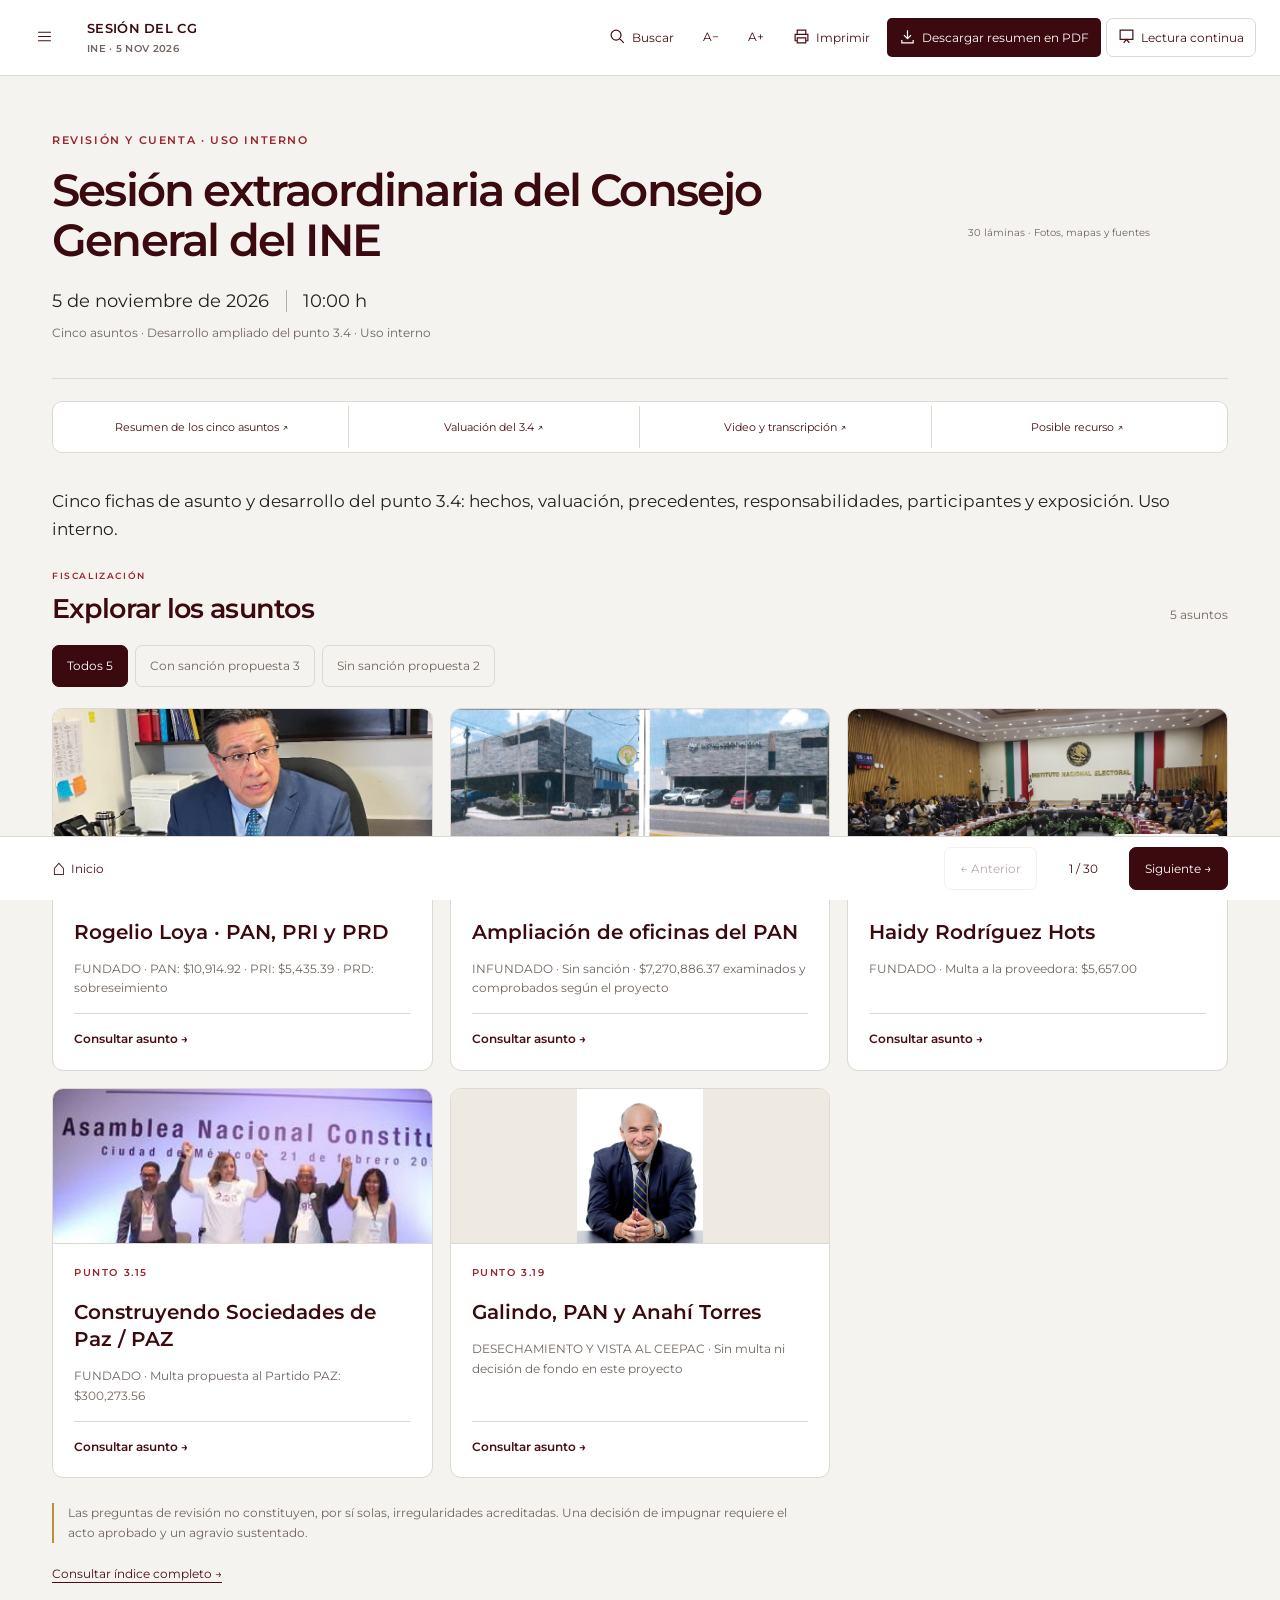
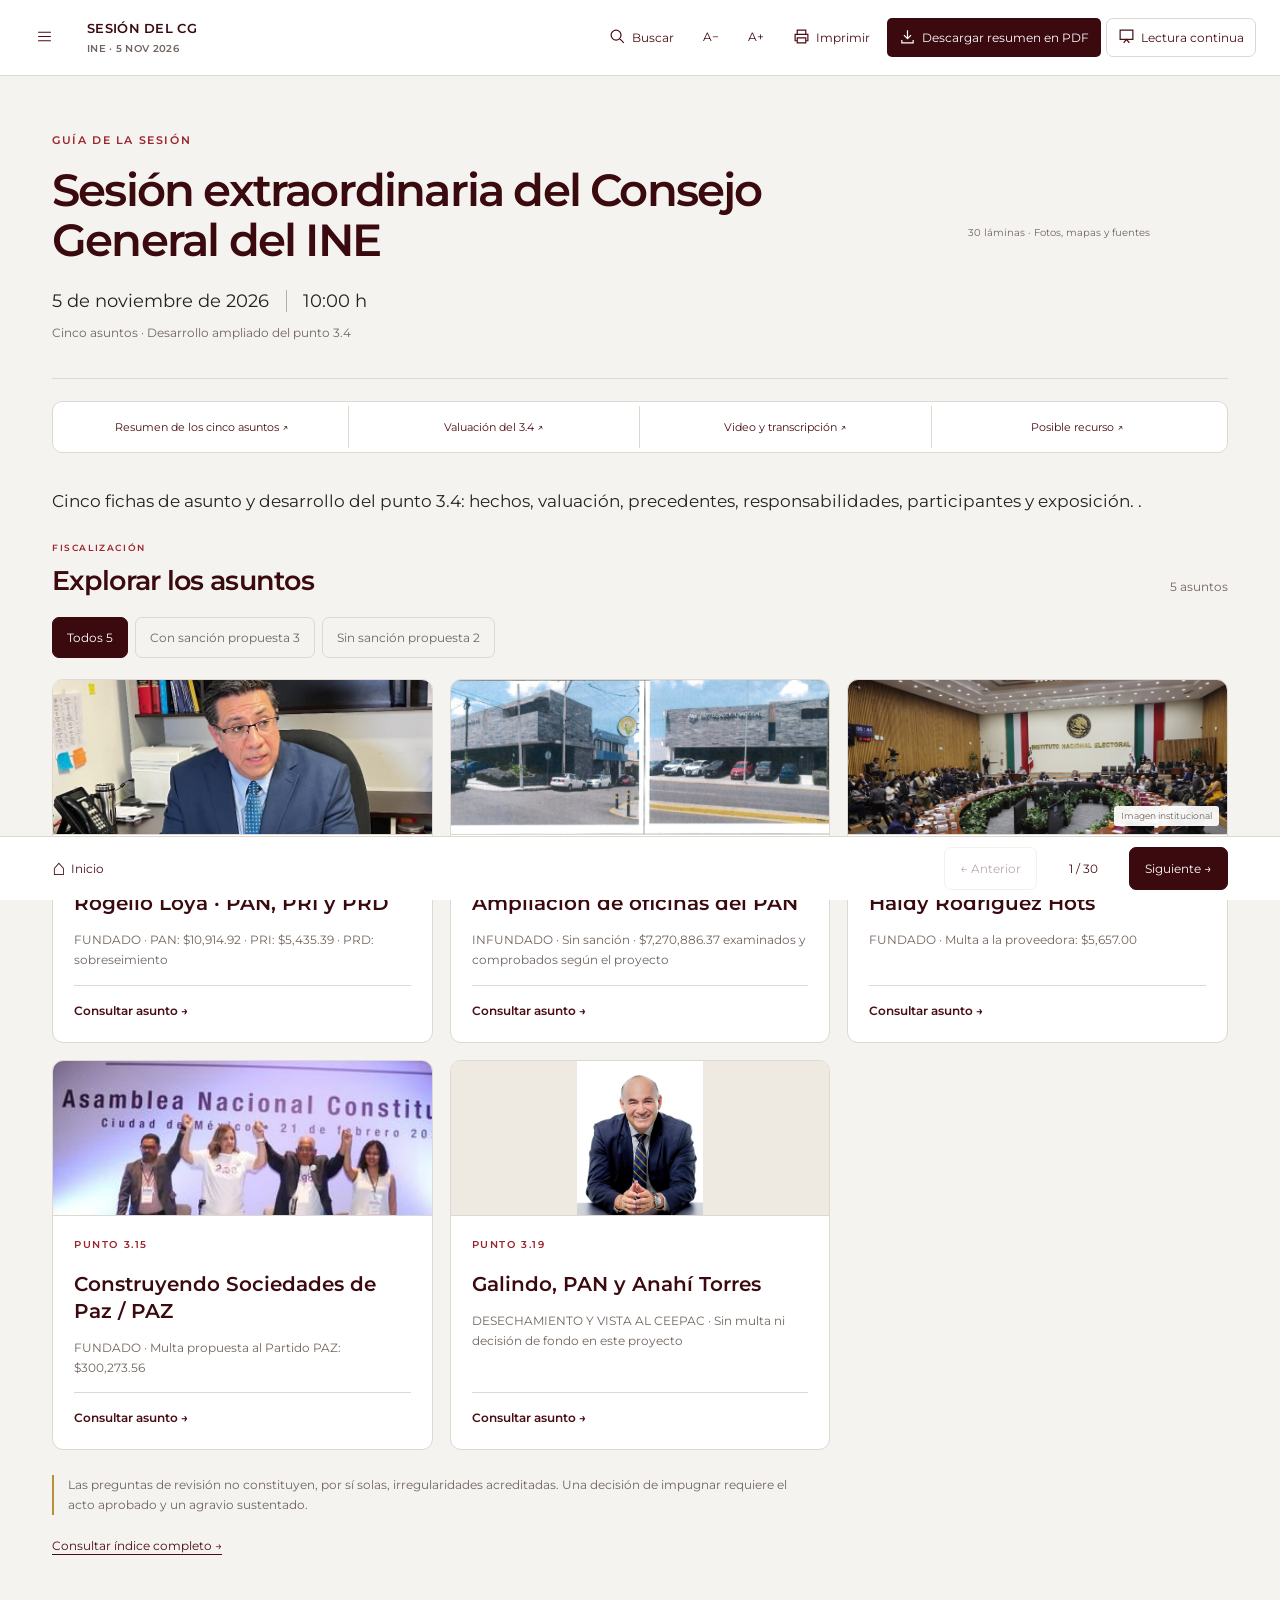
